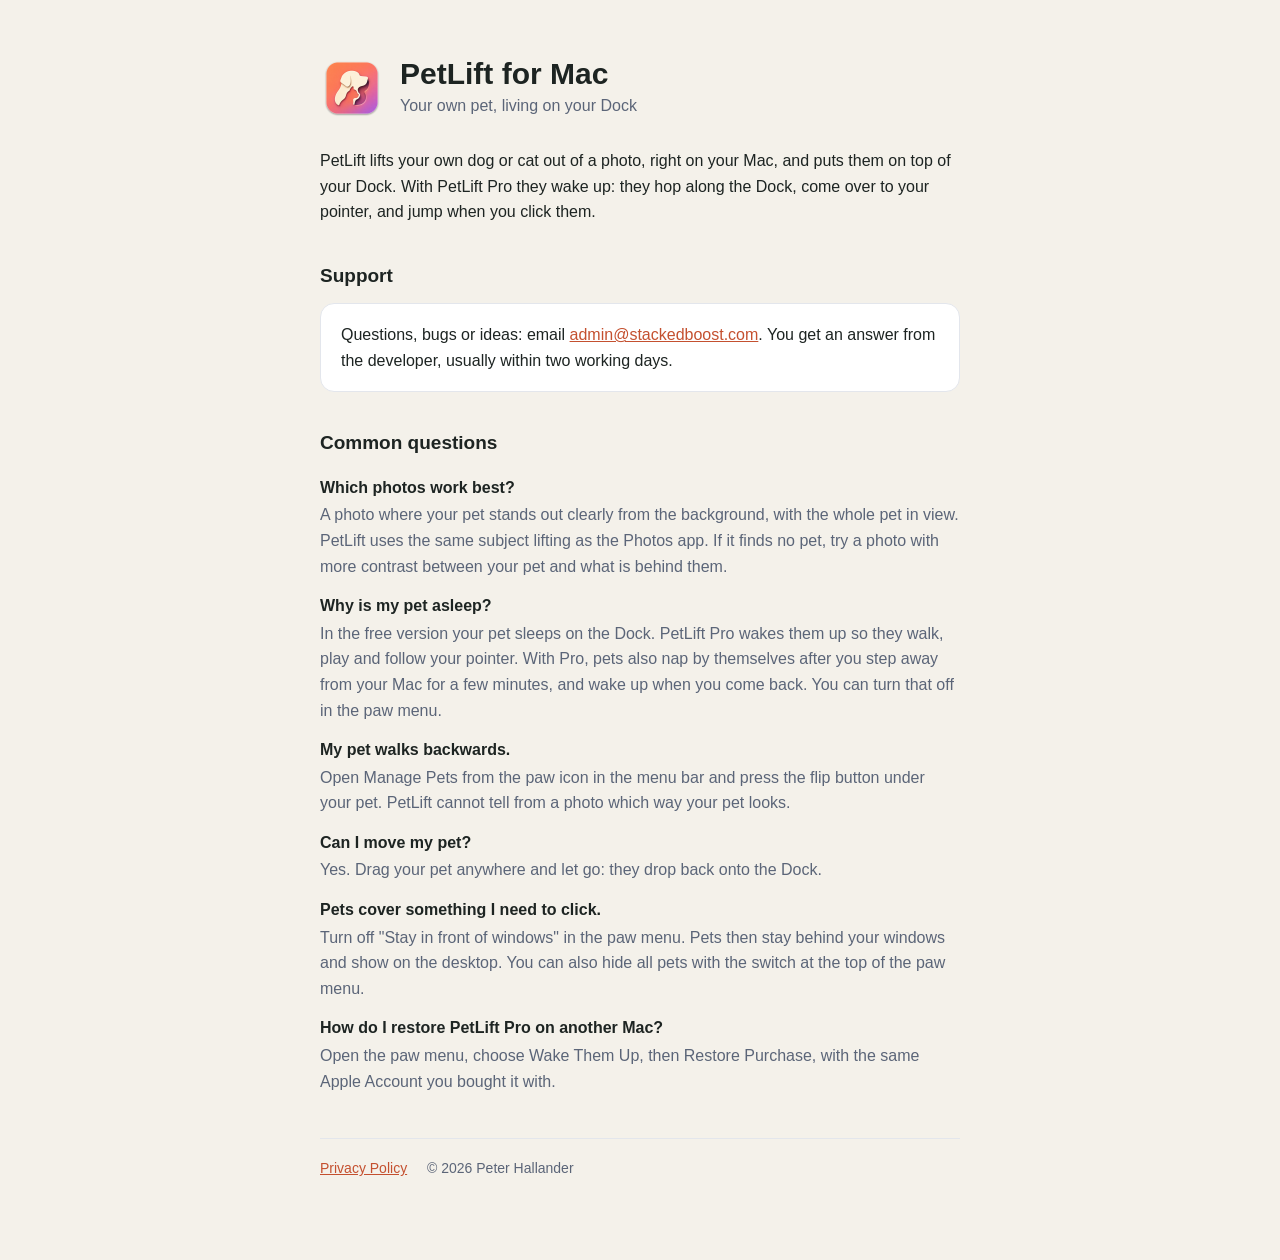
==== index.html @ 0a693ea4 "PetLift for Mac support and privacy pages" ====
<!doctype html>
<html lang="en">
<head>
<meta charset="utf-8">
<meta name="viewport" content="width=device-width,initial-scale=1">
<title>PetLift for Mac: Your Own Pet on Your Dock</title>
<meta name="description" content="PetLift lifts your own dog or cat out of a photo and lets them live on your Mac's Dock. Support and contact.">
<link rel="icon" href="icon.png">
<link rel="stylesheet" href="style.css">
</head>
<body>
<main>
<header>
  <img src="icon.png" alt="">
  <div>
    <h1>PetLift for Mac</h1>
    <p class="sub">Your own pet, living on your Dock</p>
  </div>
</header>

<p>PetLift lifts your own dog or cat out of a photo, right on your Mac, and puts them on top of your Dock. With PetLift Pro they wake up: they hop along the Dock, come over to your pointer, and jump when you click them.</p>

<h2>Support</h2>
<div class="card">
  <p style="margin:0">Questions, bugs or ideas: email <a href="mailto:admin@stackedboost.com?subject=PetLift%20for%20Mac">admin@stackedboost.com</a>. You get an answer from the developer, usually within two working days.</p>
</div>

<h2>Common questions</h2>
<dl>
  <dt>Which photos work best?</dt>
  <dd>A photo where your pet stands out clearly from the background, with the whole pet in view. PetLift uses the same subject lifting as the Photos app. If it finds no pet, try a photo with more contrast between your pet and what is behind them.</dd>
  <dt>Why is my pet asleep?</dt>
  <dd>In the free version your pet sleeps on the Dock. PetLift Pro wakes them up so they walk, play and follow your pointer. With Pro, pets also nap by themselves after you step away from your Mac for a few minutes, and wake up when you come back. You can turn that off in the paw menu.</dd>
  <dt>My pet walks backwards.</dt>
  <dd>Open Manage Pets from the paw icon in the menu bar and press the flip button under your pet. PetLift cannot tell from a photo which way your pet looks.</dd>
  <dt>Can I move my pet?</dt>
  <dd>Yes. Drag your pet anywhere and let go: they drop back onto the Dock.</dd>
  <dt>Pets cover something I need to click.</dt>
  <dd>Turn off "Stay in front of windows" in the paw menu. Pets then stay behind your windows and show on the desktop. You can also hide all pets with the switch at the top of the paw menu.</dd>
  <dt>How do I restore PetLift Pro on another Mac?</dt>
  <dd>Open the paw menu, choose Wake Them Up, then Restore Purchase, with the same Apple Account you bought it with.</dd>
</dl>

<nav><a href="privacy.html">Privacy Policy</a> <span>© 2026 Peter Hallander</span></nav>
</main>
</body>
</html>
---- style.css ----
:root{--ink:#1d2422;--muted:#5b6578;--bg:#f4f1ea;--card:#fff;--line:#e3e6ec;--accent:#c4502f}
@media (prefers-color-scheme:dark){:root{--ink:#eef1f6;--muted:#a3abb9;--bg:#1a1917;--card:#24221f;--line:#263044;--accent:#fc795a}}
*{box-sizing:border-box}
body{margin:0;background:var(--bg);color:var(--ink);font:16px/1.6 -apple-system,BlinkMacSystemFont,"SF Pro Text","Segoe UI",sans-serif}
main{max-width:680px;margin:0 auto;padding:56px 20px 80px}
header{display:flex;align-items:center;gap:16px;margin-bottom:28px}
header img{width:64px;height:64px}
h1{font-size:30px;line-height:1.15;margin:0}
.sub{color:var(--muted);margin:2px 0 0}
h2{font-size:19px;margin:36px 0 8px}
p,li{color:var(--ink)}
.muted{color:var(--muted)}
.card{background:var(--card);border:1px solid var(--line);border-radius:14px;padding:18px 20px;margin:12px 0}
a{color:var(--accent)}
nav{margin-top:44px;padding-top:18px;border-top:1px solid var(--line);font-size:14px;color:var(--muted)}
nav a{margin-right:16px}
dt{font-weight:600;margin-top:14px}
dd{margin:2px 0 0;color:var(--muted)}
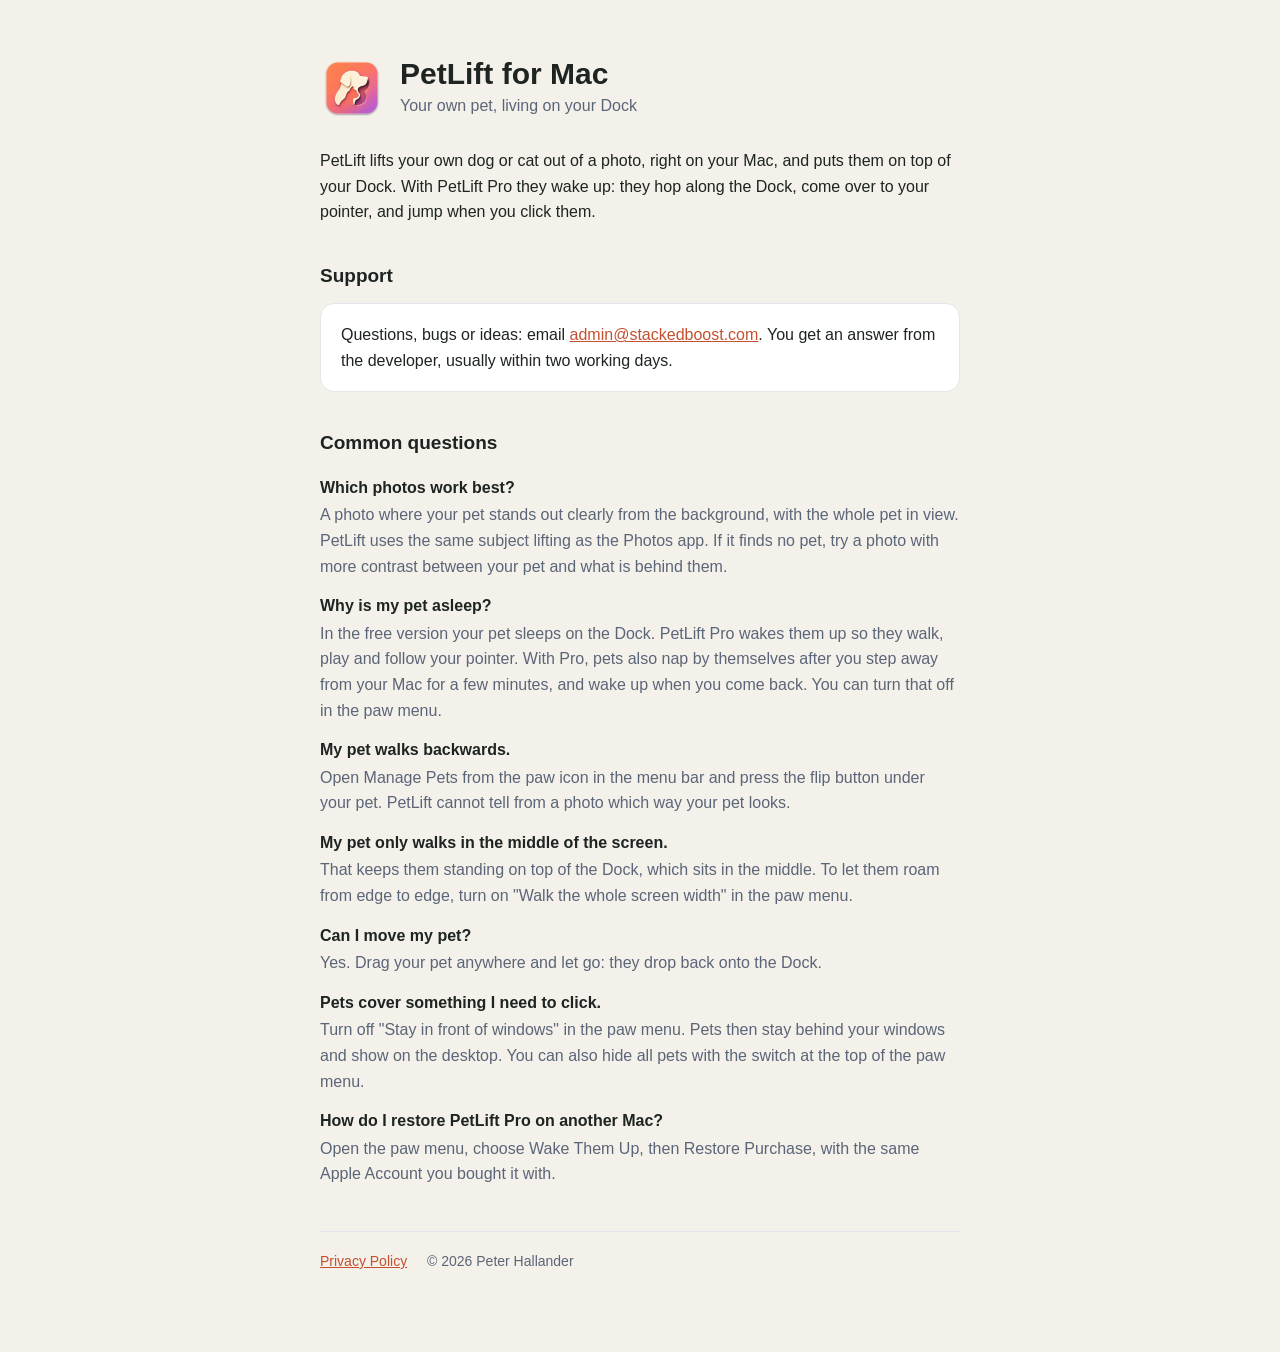
==== commit de212009: "FAQ: walking area" ====
--- a/index.html
+++ b/index.html
@@ -33,6 +33,8 @@
   <dd>In the free version your pet sleeps on the Dock. PetLift Pro wakes them up so they walk, play and follow your pointer. With Pro, pets also nap by themselves after you step away from your Mac for a few minutes, and wake up when you come back. You can turn that off in the paw menu.</dd>
   <dt>My pet walks backwards.</dt>
   <dd>Open Manage Pets from the paw icon in the menu bar and press the flip button under your pet. PetLift cannot tell from a photo which way your pet looks.</dd>
+  <dt>My pet only walks in the middle of the screen.</dt>
+  <dd>That keeps them standing on top of the Dock, which sits in the middle. To let them roam from edge to edge, turn on "Walk the whole screen width" in the paw menu.</dd>
   <dt>Can I move my pet?</dt>
   <dd>Yes. Drag your pet anywhere and let go: they drop back onto the Dock.</dd>
   <dt>Pets cover something I need to click.</dt>
